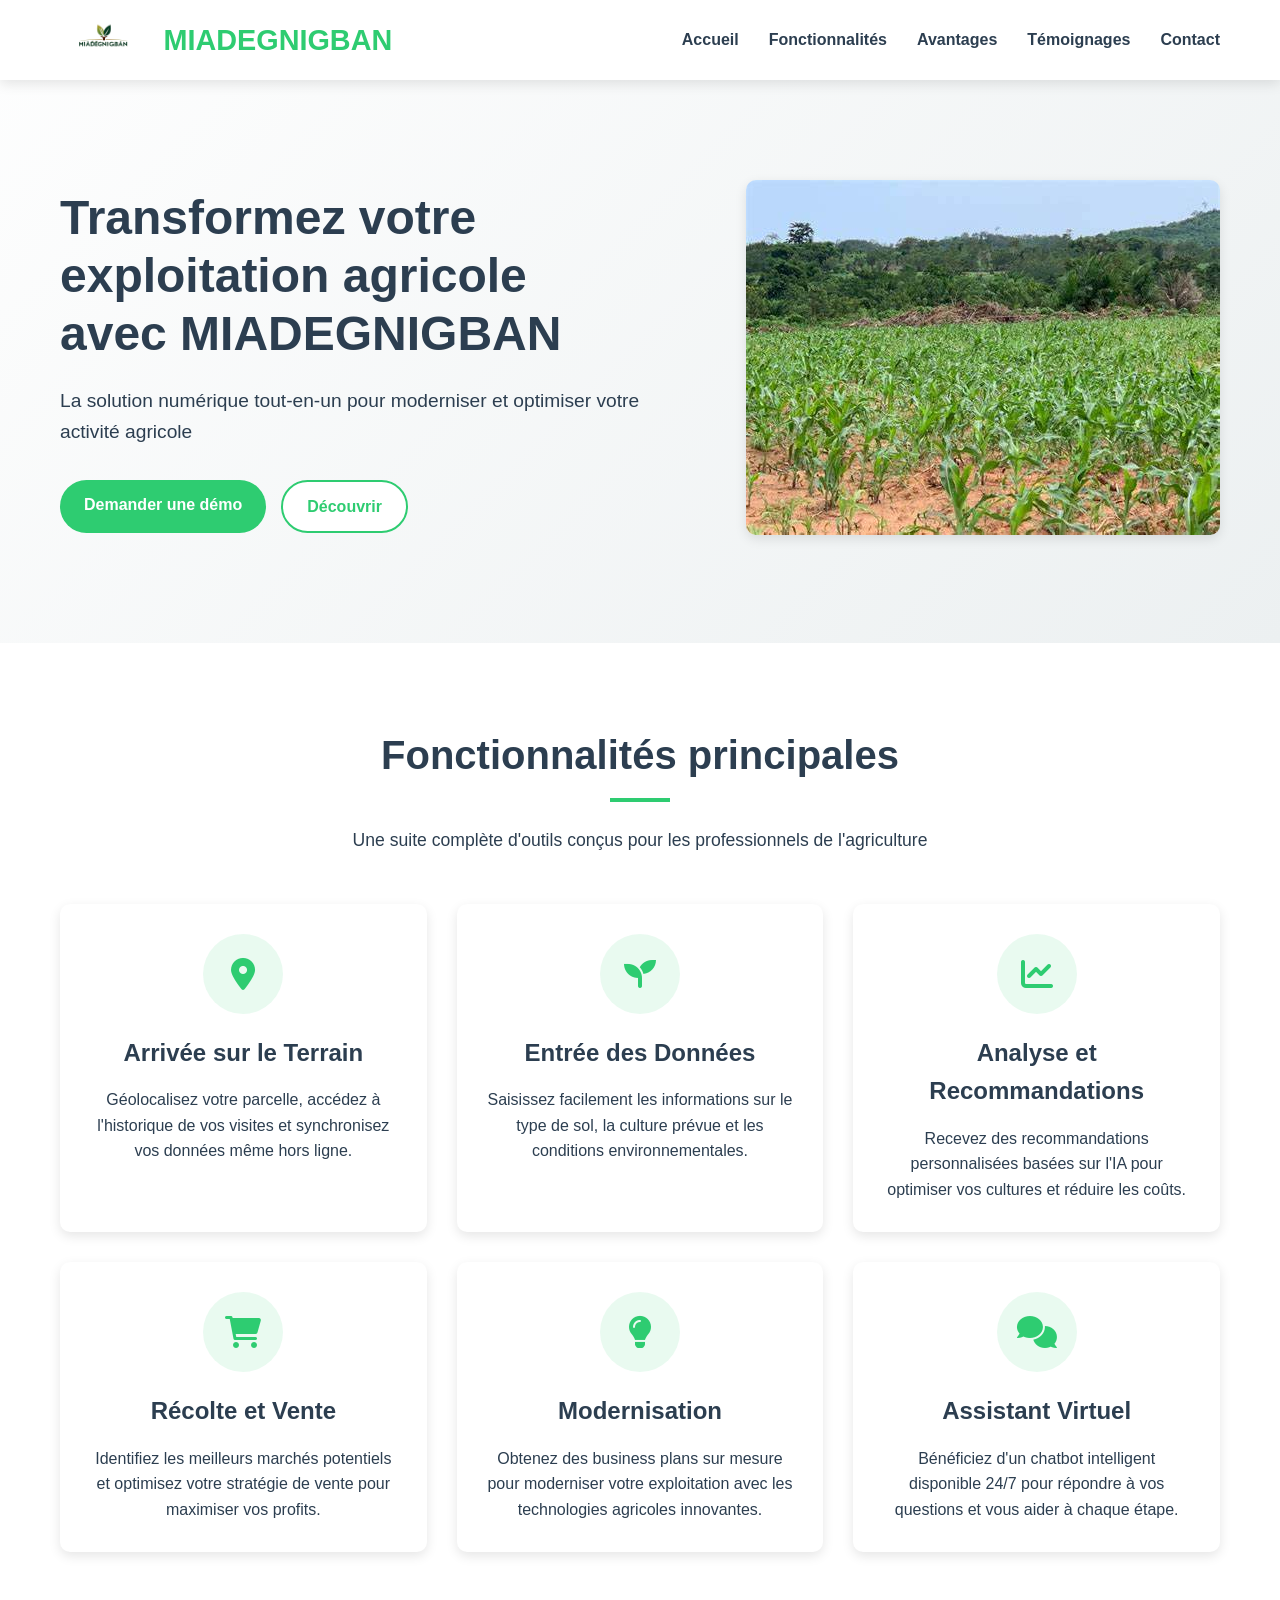
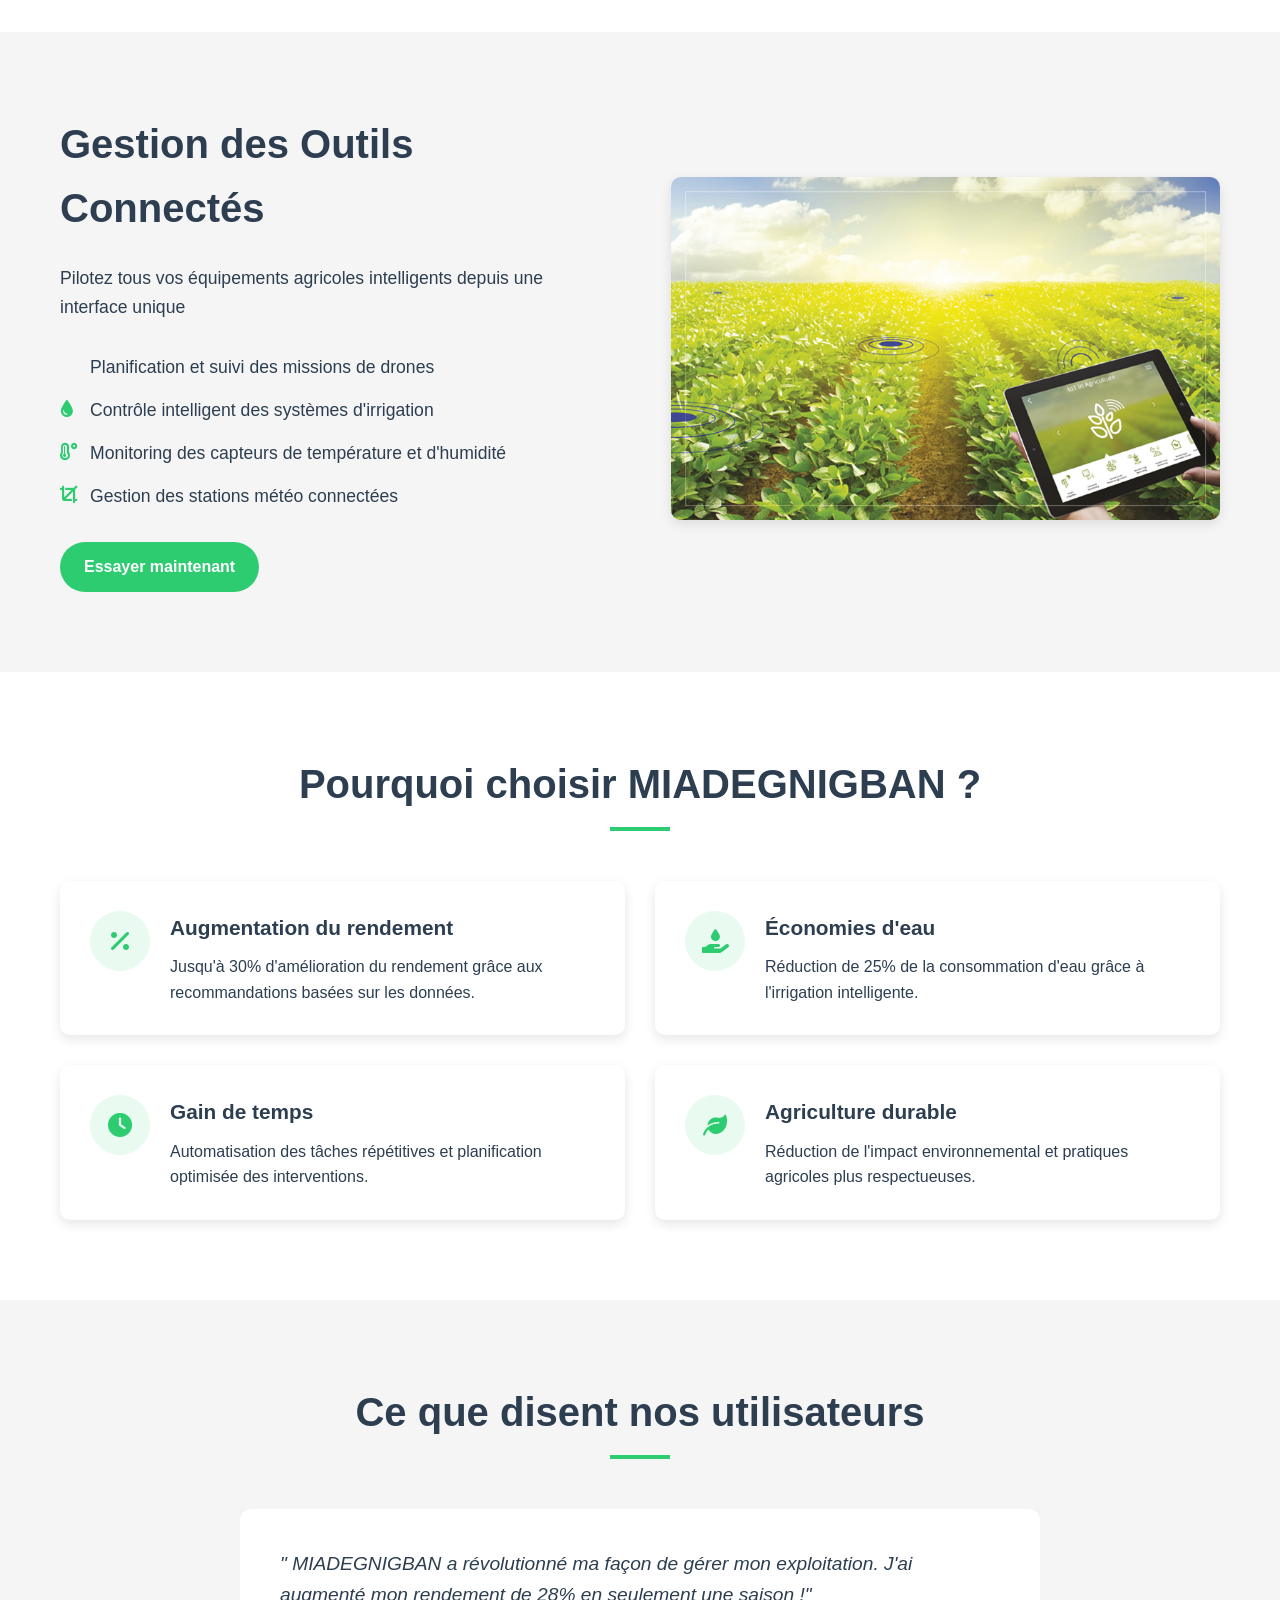
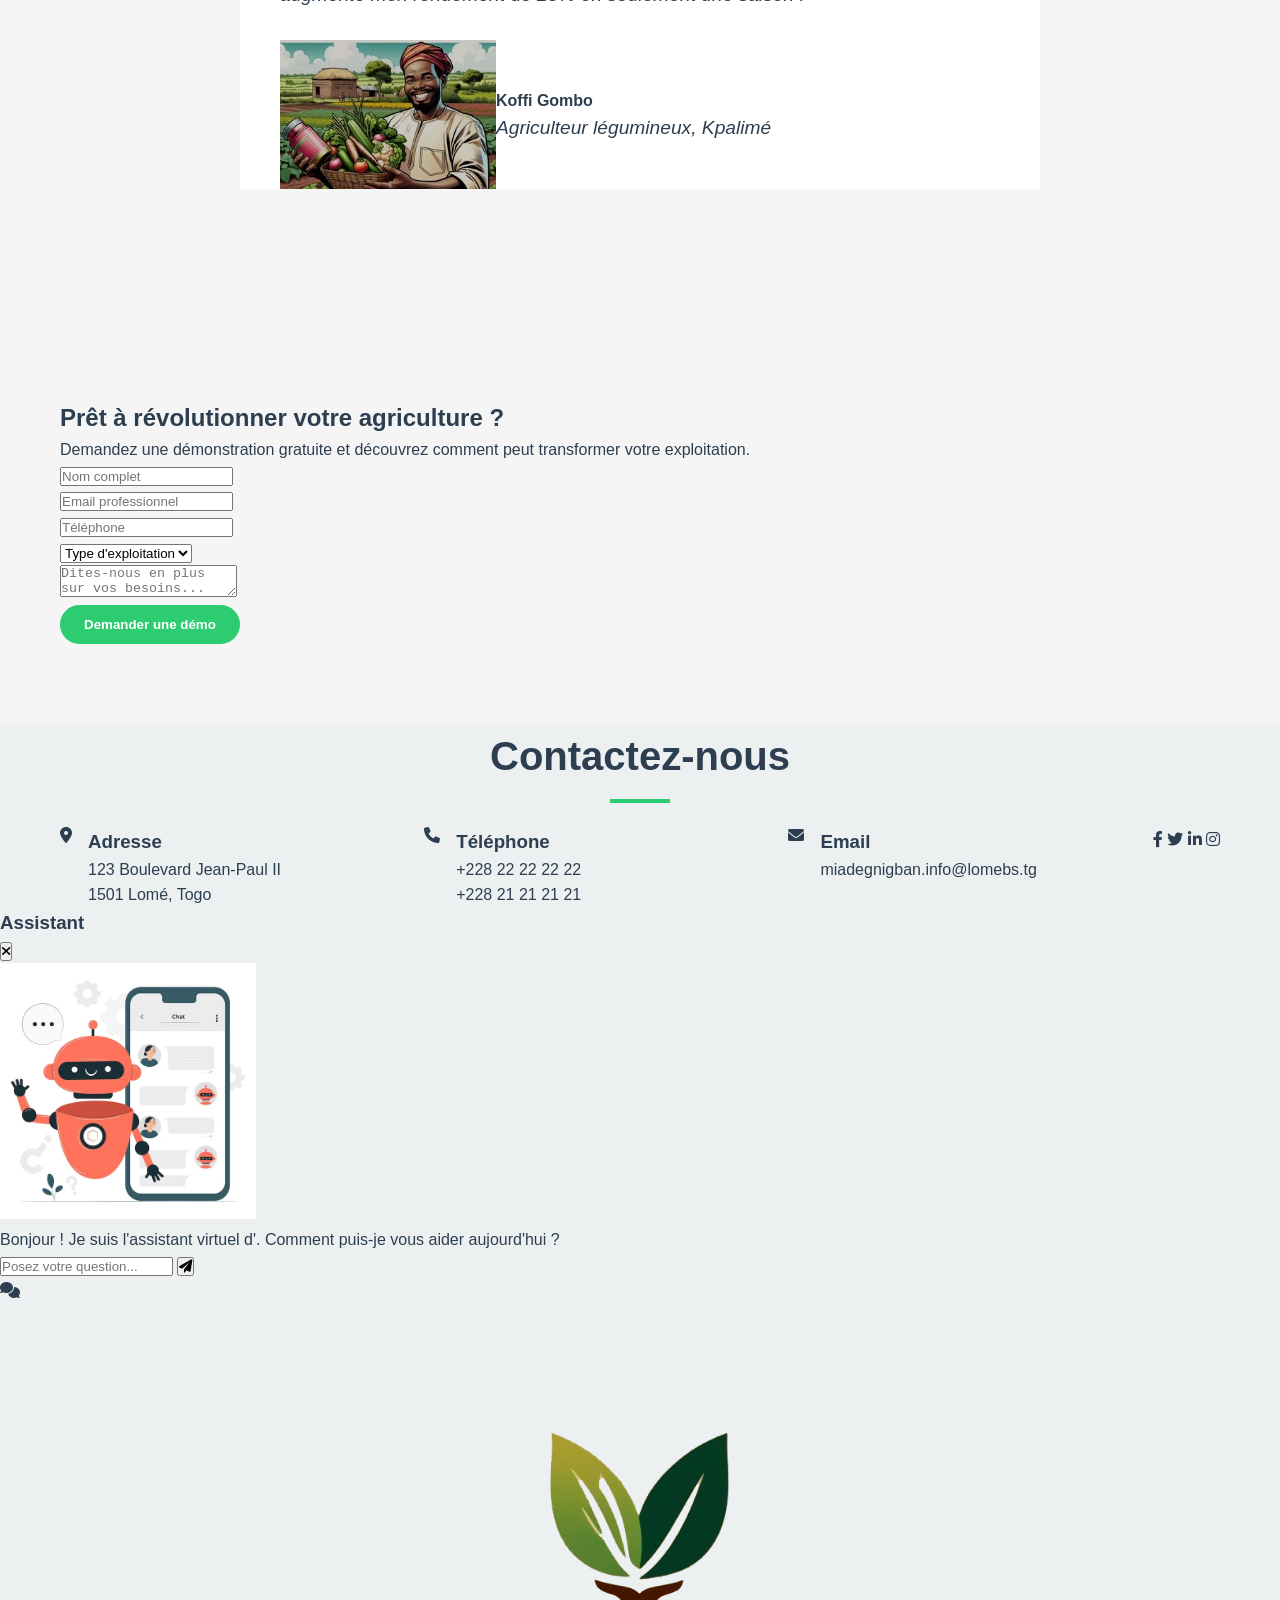
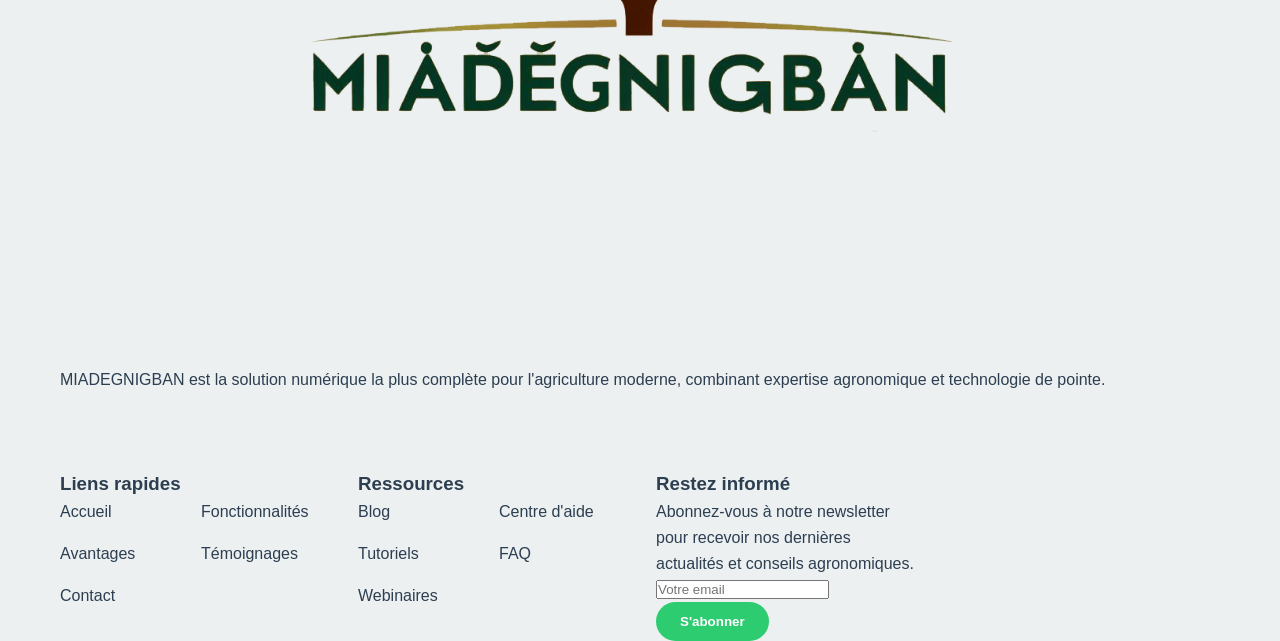
==== index.html @ 86734e6b "Rename miadegnigban.html to index.html" ====
<!DOCTYPE html>
<html lang="fr">
<head>
    <meta charset="UTF-8">
    <meta name="viewport" content="width=device-width, initial-scale=1.0">
    <title> - Solution numérique pour l'agriculture moderne</title>
    <link rel="stylesheet" href="miadegnigban.css">
    <link rel="stylesheet" href="https://cdnjs.cloudflare.com/ajax/libs/font-awesome/6.0.0/css/all.min.css">
</head>
<body>
    <header>
        <div class="container">
            <div class="logo">
                <img src="images/miadégnigban.png" alt="Logo ">
                <h1>MIADEGNIGBAN</h1>
            </div>
            <nav>
                <ul>
                    <li><a href="#accueil">Accueil</a></li>
                    <li><a href="#fonctionnalites">Fonctionnalités</a></li>
                    <li><a href="#avantages">Avantages</a></li>
                    <li><a href="#temoignages">Témoignages</a></li>
                    <li><a href="#contact">Contact</a></li>
                </ul>
            </nav>
            <div class="menu-toggle">
                <i class="fas fa-bars"></i>
            </div>
        </div>
    </header>

    <section id="accueil" class="hero">
        <div class="container">
            <div class="hero-content">
                <h1>Transformez votre exploitation agricole avec MIADEGNIGBAN</h1>
                <p>La solution numérique tout-en-un pour moderniser et optimiser votre activité agricole</p>
                <div class="cta-buttons">
                    <a href="#demo" class="btn btn-primary">Demander une démo</a>
                    <a href="#fonctionnalites" class="btn btn-secondary">Découvrir</a>
                </div>
            </div>
            <div class="hero-image">
                <img src="images/background.jpeg" alt=" Interface" class="animated">
            </div>
        </div>
    </section>

    <section id="fonctionnalites" class="features">
        <div class="container">
            <h2 class="section-title">Fonctionnalités principales</h2>
            <p class="section-subtitle">Une suite complète d'outils conçus pour les professionnels de l'agriculture</p>
            
            <div class="features-grid">
                <div class="feature-card" data-aos="fade-up">
                    <div class="feature-icon">
                        <i class="fas fa-map-marker-alt"></i>
                    </div>
                    <h3>Arrivée sur le Terrain</h3>
                    <p>Géolocalisez votre parcelle, accédez à l'historique de vos visites et synchronisez vos données même hors ligne.</p>
                </div>
                
                <div class="feature-card" data-aos="fade-up" data-aos-delay="100">
                    <div class="feature-icon">
                        <i class="fas fa-seedling"></i>
                    </div>
                    <h3>Entrée des Données</h3>
                    <p>Saisissez facilement les informations sur le type de sol, la culture prévue et les conditions environnementales.</p>
                </div>
                
                <div class="feature-card" data-aos="fade-up" data-aos-delay="200">
                    <div class="feature-icon">
                        <i class="fas fa-chart-line"></i>
                    </div>
                    <h3>Analyse et Recommandations</h3>
                    <p>Recevez des recommandations personnalisées basées sur l'IA pour optimiser vos cultures et réduire les coûts.</p>
                </div>
                
                <div class="feature-card" data-aos="fade-up">
                    <div class="feature-icon">
                        <i class="fas fa-shopping-cart"></i>
                    </div>
                    <h3>Récolte et Vente</h3>
                    <p>Identifiez les meilleurs marchés potentiels et optimisez votre stratégie de vente pour maximiser vos profits.</p>
                </div>
                
                <div class="feature-card" data-aos="fade-up" data-aos-delay="100">
                    <div class="feature-icon">
                        <i class="fas fa-lightbulb"></i>
                    </div>
                    <h3>Modernisation</h3>
                    <p>Obtenez des business plans sur mesure pour moderniser votre exploitation avec les technologies agricoles innovantes.</p>
                </div>
                
                <div class="feature-card" data-aos="fade-up" data-aos-delay="200">
                    <div class="feature-icon">
                        <i class="fas fa-comments"></i>
                    </div>
                    <h3>Assistant Virtuel</h3>
                    <p>Bénéficiez d'un chatbot intelligent disponible 24/7 pour répondre à vos questions et vous aider à chaque étape.</p>
                </div>
            </div>
        </div>
    </section>

    <section class="iot-management">
        <div class="container">
            <div class="iot-content">
                <h2>Gestion des Outils Connectés</h2>
                <p>Pilotez tous vos équipements agricoles intelligents depuis une interface unique</p>
                <ul class="iot-list">
                    <li><i class="fas fa-drone"></i> Planification et suivi des missions de drones</li>
                    <li><i class="fas fa-tint"></i> Contrôle intelligent des systèmes d'irrigation</li>
                    <li><i class="fas fa-temperature-high"></i> Monitoring des capteurs de température et d'humidité</li>
                    <li><i class="fas fa-crop"></i> Gestion des stations météo connectées</li>
                </ul>
                <a href="#demo" class="btn btn-primary">Essayer maintenant</a>
            </div>
            <div class="iot-image">
                <img src="images/outils_connecté.jpeg" alt="Gestion des outils connectés" class="responsive-img">
            </div>
        </div>
    </section>

    <section id="avantages" class="benefits">
        <div class="container">
            <h2 class="section-title">Pourquoi choisir MIADEGNIGBAN ?</h2>
            <div class="benefits-grid">
                <div class="benefit-item">
                    <div class="benefit-icon">
                        <i class="fas fa-percentage"></i>
                    </div>
                    <div class="benefit-content">
                        <h3>Augmentation du rendement</h3>
                        <p>Jusqu'à 30% d'amélioration du rendement grâce aux recommandations basées sur les données.</p>
                    </div>
                </div>
                
                <div class="benefit-item">
                    <div class="benefit-icon">
                        <i class="fas fa-hand-holding-water"></i>
                    </div>
                    <div class="benefit-content">
                        <h3>Économies d'eau</h3>
                        <p>Réduction de 25% de la consommation d'eau grâce à l'irrigation intelligente.</p>
                    </div>
                </div>
                
                <div class="benefit-item">
                    <div class="benefit-icon">
                        <i class="fas fa-clock"></i>
                    </div>
                    <div class="benefit-content">
                        <h3>Gain de temps</h3>
                        <p>Automatisation des tâches répétitives et planification optimisée des interventions.</p>
                    </div>
                </div>
                
                <div class="benefit-item">
                    <div class="benefit-icon">
                        <i class="fas fa-leaf"></i>
                    </div>
                    <div class="benefit-content">
                        <h3>Agriculture durable</h3>
                        <p>Réduction de l'impact environnemental et pratiques agricoles plus respectueuses.</p>
                    </div>
                </div>
            </div>
        </div>
    </section>

    <section id="temoignages" class="testimonials">
        <div class="container">
            <h2 class="section-title">Ce que disent nos utilisateurs</h2>
            <div class="testimonial-slider">
                <div class="testimonial-slide active">
                    <div class="testimonial-content">
                        <p>" MIADEGNIGBAN a révolutionné ma façon de gérer mon exploitation. J'ai augmenté mon rendement de 28% en seulement une saison !"</p>
                        <div class="testimonial-author">
                            <img src="images/profil.jpg" alt="Photo de koffi" class="author-image">
                            <div class="author-info">
                                <h4>Koffi Gombo</h4>
                                <p>Agriculteur légumineux, Kpalimé</p>
                            </div>
                        </div>
                    </div>
                </div>
                <div class="testimonial-slide">
                    <div class="testimonial-content">
                        <p>"Le module de gestion des drones m'a permis d'économiser un temps précieux tout en surveillant mes cultures avec une précision incroyable."</p>
                        <div class="testimonial-author">
                            <img src="/api/placeholder/60/60" alt="Photo de Marie Lambert" class="author-image">
                            <div class="author-info">
                                <h4>Marie Lambert</h4>
                                <p>Vigneronne, Bourgogne</p>
                            </div>
                        </div>
                    </div>
                </div>
                <div class="testimonial-slide">
                    <div class="testimonial-content">
                        <p>"Grâce aux recommandations de MIADEGNIGBAN, j'ai réduit mes coûts d'irrigation de 30% tout en améliorant la qualité de mes produits."</p>
                        <div class="testimonial-author">
                            <img src="/api/placeholder/60/60" alt="Photo de Thomas Martin" class="author-image">
                            <div class="author-info">
                                <h4>Thomas Martin</h4>
                                <p>Maraîcher, Provence</p>
                            </div>
                        </div>
                    </div>
                </div>
            </div>
            
        </div>
    </section>

    <section id="demo" class="formulaire">
        <div class="container">
            <div class="demo-content">
                <h2>Prêt à révolutionner votre agriculture ?</h2>
                <p>Demandez une démonstration gratuite et découvrez comment  peut transformer votre exploitation.</p>
                <form class="demo-form">
                    <div class="form-group">
                        <input type="text" id="name" placeholder="Nom complet" required>
                    </div>
                    <div class="form-group">
                        <input type="email" id="email" placeholder="Email professionnel" required>
                    </div>
                    <div class="form-group">
                        <input type="tel" id="phone" placeholder="Téléphone">
                    </div>
                    <div class="form-group">
                        <select id="farm-type" required>
                            <option value="" disabled selected>Type d'exploitation</option>
                            <option value="cereales">Céréales</option>
                            <option value="maraichage">Maraîchage</option>
                            <option value="viticulture">Viticulture</option>
                            <option value="elevage">Élevage</option>
                            <option value="autre">Autre</option>
                        </select>
                    </div>
                    <div class="form-group">
                        <textarea id="message" placeholder="Dites-nous en plus sur vos besoins..."></textarea>
                    </div>
                    <button type="submit" class="btn btn-primary">Demander une démo</button>
                </form>
            </div>
           
        </div>
    </section>

    <section id="contact" class="contact-section">
        <div class="container">
            <h2 class="section-title">Contactez-nous</h2>
            <div class="contact-grid">
                <div class="contact-info">
                    <div class="contact-item">
                        <i class="fas fa-map-marker-alt"></i>
                        <div>
                            <h3>Adresse</h3>
                            <p>123 Boulevard Jean-Paul II<br>1501 Lomé, Togo</p>
                        </div>
                    </div>
                    <div class="contact-item">
                        <i class="fas fa-phone"></i>
                        <div>
                            <h3>Téléphone</h3>
                            <p>+228 22 22 22 22 </p>
                            <p>+228 21 21 21 21</p>
                        </div>
                    </div>
                    <div class="contact-item">
                        <i class="fas fa-envelope"></i>
                        <div>
                            <h3>Email</h3>
                            <p>miadegnigban.info@lomebs.tg</p>
                        </div>
                    </div>
                    <div class="social-links">
                        <a href="#" aria-label="Facebook"><i class="fab fa-facebook-f"></i></a>
                        <a href="#" aria-label="Twitter"><i class="fab fa-twitter"></i></a>
                        <a href="#" aria-label="LinkedIn"><i class="fab fa-linkedin-in"></i></a>
                        <a href="#" aria-label="Instagram"><i class="fab fa-instagram"></i></a>
                    </div>
                </div>
            </div>
        </div>
    </section>

    <div id="chatbot" class="chatbot-container">
        <div class="chatbot-header">
            <h3>Assistant </h3>
            <button id="close-chat" class="close-btn"><i class="fas fa-times"></i></button>
        </div>
        <div class="chatbot-messages" id="chatbot-messages">
            <div class="message bot">
                <img src="images/bot.jpeg" alt="Bot" class="bot-avatar">
                <div class="message-content">Bonjour ! Je suis l'assistant virtuel d'. Comment puis-je vous aider aujourd'hui ?</div>
            </div>
        </div>
        <div class="chatbot-input">
            <input type="text" id="user-message" placeholder="Posez votre question...">
            <button id="send-message"><i class="fas fa-paper-plane"></i></button>
        </div>
    </div>
    
    <div class="chat-toggle" id="chat-toggle">
        <i class="fas fa-comments"></i>
    </div>

    <footer>
        <div class="container">
            <div class="footer-about">
                <img src="images/miadégnigban.png" alt="Logo " class="footer-logo">
                <p>MIADEGNIGBAN est la solution numérique la plus complète pour l'agriculture moderne, combinant expertise agronomique et technologie de pointe.</p><br><br><br>
            </div>
            <div class="footer-grid">
                <div class="footer-links">
                    <h3>Liens rapides</h3>
                    <ul>
                        <li><a href="#accueil">Accueil</a></li>
                        <li><a href="#fonctionnalites">Fonctionnalités</a></li>
                        <li><a href="#avantages">Avantages</a></li>
                        <li><a href="#temoignages">Témoignages</a></li>
                        <li><a href="#contact">Contact</a></li>
                    </ul>
                </div>
                <div class="footer-links">
                    <h3>Ressources</h3>
                    <ul>
                        <li><a href="#">Blog</a></li>
                        <li><a href="#">Centre d'aide</a></li>
                        <li><a href="#">Tutoriels</a></li>
                        <li><a href="#">FAQ</a></li>
                        <li><a href="#">Webinaires</a></li>
                    </ul>
                </div>
                <div class="footer-newsletter">
                    <h3>Restez informé</h3>
                    <p>Abonnez-vous à notre newsletter pour recevoir nos dernières actualités et conseils agronomiques.</p>
                    <form class="newsletter-form">
                        <input type="email" placeholder="Votre email" required>
                        <button type="submit" class="btn btn-primary">S'abonner</button>
                    </form>
                </div>
            </div>
        </div>
    </footer>
</body>
</html>
---- miadegnigban.css ----
:root {
    --primary-color: #2ecc71;
    --secondary-color: #27ae60;
    --dark-green: #1e8449;
    --accent-color: #f39c12;
    --light-color: #ecf0f1;
    --dark-color: #2c3e50;
    --white: #ffffff;
    --gray-light: #f5f5f5;
    --gray: #bdc3c7;
    --shadow: 0 4px 12px rgba(0, 0, 0, 0.1);
    --transition: all 0.3s ease;
}

* {
    margin: 0;
    padding: 0;
    box-sizing: border-box;
}

html {
    scroll-behavior: smooth;
}

body {
    font-family: 'Segoe UI', Tahoma, Geneva, Verdana, sans-serif;
    color: var(--dark-color);
    line-height: 1.6;
    background-color: var(--light-color);
    overflow-x: hidden;
}

.container {
    width: 100%;
    max-width: 1200px;
    margin: 0 auto;
    padding: 0 20px;
}

a {
    text-decoration: none;
    color: inherit;
    transition: var(--transition);
}

ul {
    list-style: none;
}

img {
    max-width: 100%;
    height: auto;
}

.btn {
    display: inline-block;
    padding: 12px 24px;
    border-radius: 30px;
    font-weight: 600;
    cursor: pointer;
    transition: var(--transition);
    text-align: center;
    border: none;
}

.btn-primary {
    background-color: var(--primary-color);
    color: var(--white);
}

.btn-primary:hover {
    background-color: var(--dark-green);
    transform: translateY(-2px);
    box-shadow: 0 6px 12px rgba(46, 204, 113, 0.2);
}

.btn-secondary {
    background-color: var(--white);
    color: var(--primary-color);
    border: 2px solid var(--primary-color);
}

.btn-secondary:hover {
    background-color: var(--gray-light);
    transform: translateY(-2px);
}

.section-title {
    font-size: 2.5rem;
    margin-bottom: 1.5rem;
    text-align: center;
    color: var(--dark-color);
    position: relative;
    padding-bottom: 15px;
}

.section-title::after {
    content: '';
    position: absolute;
    width: 60px;
    height: 4px;
    background: var(--primary-color);
    left: 50%;
    bottom: 0;
    transform: translateX(-50%);
}

.section-subtitle {
    text-align: center;
    color: var(--dark-color);
    margin-bottom: 3rem;
    font-size: 1.1rem;
    max-width: 700px;
    margin-left: auto;
    margin-right: auto;
}

/* Header */
header {
    background-color: var(--white);
    box-shadow: var(--shadow);
    position: sticky;
    top: 0;
    z-index: 1000;
    padding: 15px 0;
}

header .container {
    display: flex;
    justify-content: space-between;
    align-items: center;
}

.logo {
    display: flex;
    align-items: center;
}

.logo img {
    height: 50px;
    margin-right: 15px;
}

.logo h1 {
    font-size: 1.8rem;
    color: var(--primary-color);
    font-weight: 700;
}

nav ul {
    display: flex;
}

nav ul li {
    margin-left: 30px;
}

nav ul li a {
    font-weight: 600;
    color: var(--dark-color);
    padding: 8px 0;
    position: relative;
}

nav ul li a::after {
    content: '';
    position: absolute;
    width: 0;
    height: 3px;
    background: var(--primary-color);
    left: 0;
    bottom: 0;
    transition: var(--transition);
}

nav ul li a:hover::after,
nav ul li a.active::after {
    width: 100%;
}

.menu-toggle {
    display: none;
    font-size: 1.5rem;
    color: var(--primary-color);
    cursor: pointer;
}

/* Section Hero */
.hero {
    padding: 100px 0;
    background: linear-gradient(135deg, rgba(255, 255, 255, 0.9) 0%, rgba(236, 240, 241, 0.9) 100%),
                url('/api/placeholder/1600/800') center/cover no-repeat;
    position: relative;
    overflow: hidden;
}

.hero .container {
    display: flex;
    align-items: center;
    justify-content: space-between;
}

.hero-content {
    flex: 1;
    max-width: 600px;
}

.hero-content h1 {
    font-size: 3rem;
    font-weight: 700;
    margin-bottom: 1.5rem;
    color: var(--dark-color);
    line-height: 1.2;
}

.hero-content p {
    font-size: 1.2rem;
    margin-bottom: 2rem;
    color: var(--dark-color);
}

.cta-buttons {
    display: flex;
    gap: 15px;
}

.hero-image {
    flex: 1;
    text-align: right;
    position: relative;
}

.hero-image img {
    max-width: 90%;
    border-radius: 10px;
    box-shadow: var(--shadow);
}

.hero-image .animated {
    animation: float 5s ease-in-out infinite;
}

@keyframes float {
    0% {
        transform: translateY(0px);
    }
    50% {
        transform: translateY(-15px);
    }
    100% {
        transform: translateY(0px);
    }
}

/* Features Section */
.features {
    padding: 80px 0;
    background-color: var(--white);
}

.features-grid {
    display: grid;
    grid-template-columns: repeat(3, 1fr);
    gap: 30px;
    margin-top: 50px;
}

.feature-card {
    background-color: var(--white);
    border-radius: 10px;
    padding: 30px;
    box-shadow: var(--shadow);
    transition: var(--transition);
    display: flex;
    flex-direction: column;
    align-items: center;
    text-align: center;
}

.feature-card:hover {
    transform: translateY(-10px);
    box-shadow: 0 15px 30px rgba(0, 0, 0, 0.1);
}

.feature-icon {
    width: 80px;
    height: 80px;
    background-color: rgba(46, 204, 113, 0.1);
    border-radius: 50%;
    display: flex;
    align-items: center;
    justify-content: center;
    margin-bottom: 20px;
}

.feature-icon i {
    font-size: 2rem;
    color: var(--primary-color);
}

.feature-card h3 {
    font-size: 1.5rem;
    margin-bottom: 15px;
    color: var(--dark-color);
}

.feature-card p {
    color: var(--dark-color);
}

/* IoT Management Section */
.iot-management {
    padding: 80px 0;
    background-color: var(--gray-light);
}

.iot-management .container {
    display: flex;
    align-items: center;
    justify-content: space-between;
}

.iot-content {
    flex: 1;
    max-width: 550px;
}

.iot-content h2 {
    font-size: 2.5rem;
    margin-bottom: 1.5rem;
    color: var(--dark-color);
}

.iot-content p {
    font-size: 1.1rem;
    margin-bottom: 2rem;
    color: var(--dark-color);
}

.iot-list {
    margin-bottom: 2rem;
}

.iot-list li {
    margin-bottom: 15px;
    padding-left: 30px;
    position: relative;
    font-size: 1.1rem;
}

.iot-list li i {
    position: absolute;
    left: 0;
    top: 4px;
    color: var(--primary-color);
}

.iot-image {
    flex: 1;
    text-align: right;
}

.iot-image img {
    border-radius: 10px;
    box-shadow: var(--shadow);
    max-width: 90%;
}

.responsive-img {
    max-width: 100%;
    height: auto;
}

/* Benefits Section */
.benefits {
    padding: 80px 0;
    background-color: var(--white);
}

.benefits-grid {
    display: grid;
    grid-template-columns: repeat(2, 1fr);
    gap: 30px;
    margin-top: 50px;
}

.benefit-item {
    display: flex;
    align-items: flex-start;
    background-color: var(--white);
    border-radius: 10px;
    padding: 30px;
    box-shadow: var(--shadow);
    transition: var(--transition);
}

.benefit-item:hover {
    transform: translateY(-5px);
    box-shadow: 0 10px 25px rgba(0, 0, 0, 0.1);
}

.benefit-icon {
    width: 60px;
    height: 60px;
    background-color: rgba(46, 204, 113, 0.1);
    border-radius: 50%;
    display: flex;
    align-items: center;
    justify-content: center;
    margin-right: 20px;
    flex-shrink: 0;
}

.benefit-icon i {
    font-size: 1.5rem;
    color: var(--primary-color);
}

.benefit-content h3 {
    font-size: 1.3rem;
    margin-bottom: 10px;
    color: var(--dark-color);
}

.benefit-content p {
    color: var(--dark-color);
}

/* Testimonials Section */
.testimonials {
    padding: 80px 0;
    background-color: var(--gray-light);
}

.formulaire{
    padding: 80px 0;
    background-color: var(--gray-light);
    background-image: url(img_background.jpg);
    background-repeat: no-repeat;
    background-size: cover;
}

.testimonial-slider {
    position: relative;
    margin: 50px auto;
    max-width: 800px;
    height: 280px;
    overflow: hidden;
}

.testimonial-slide {
    position: absolute;
    width: 100%;
    height: 100%;
    opacity: 0;
    transition: opacity 0.5s ease;
}

.testimonial-slide.active {
    opacity: 1;
}

.testimonial-content {
    background-color: var(--white);
    border-radius: 10px;
    padding: 40px;
    box-shadow: var(--shadow);
    position: relative;
}

.testimonial-content p {
    font-size: 1.2rem;
    font-style: italic;
    margin-bottom: 30px;
    color: var(--dark-color);
}

.testimonial-author {
    display: flex;
    align-items: center;
}

.author-image {
    width: 30%;
}
.footer-grid {
    display: grid;
    grid-template-columns: repeat(4, 1fr);
    gap: 2rem;
}

.footer-links ul {
    display: flex;
    flex-wrap: wrap;
    gap: 1rem;
}

.footer-links ul li {
    flex: 1;
    min-width: 120px;
}
.chatbot-messages .bot img.bot-avatar {
    width: 20%;
    height: auto;
}

.contact-map img {
    width: 40%;
    height: auto;
    margin: 0 auto;
    display: block;
}

.contact-grid {
    display: flex;
    justify-content: space-between;
    align-items: flex-start;
    gap: 2rem;
    flex-wrap: wrap;
}

.contact-info {
    display: flex;
    flex-wrap: wrap;
    gap: 2rem;
    flex: 1;
}

.contact-item {
    flex: 1;
    min-width: 200px;
    display: flex;
    align-items: flex-start;
    gap: 1rem;
}
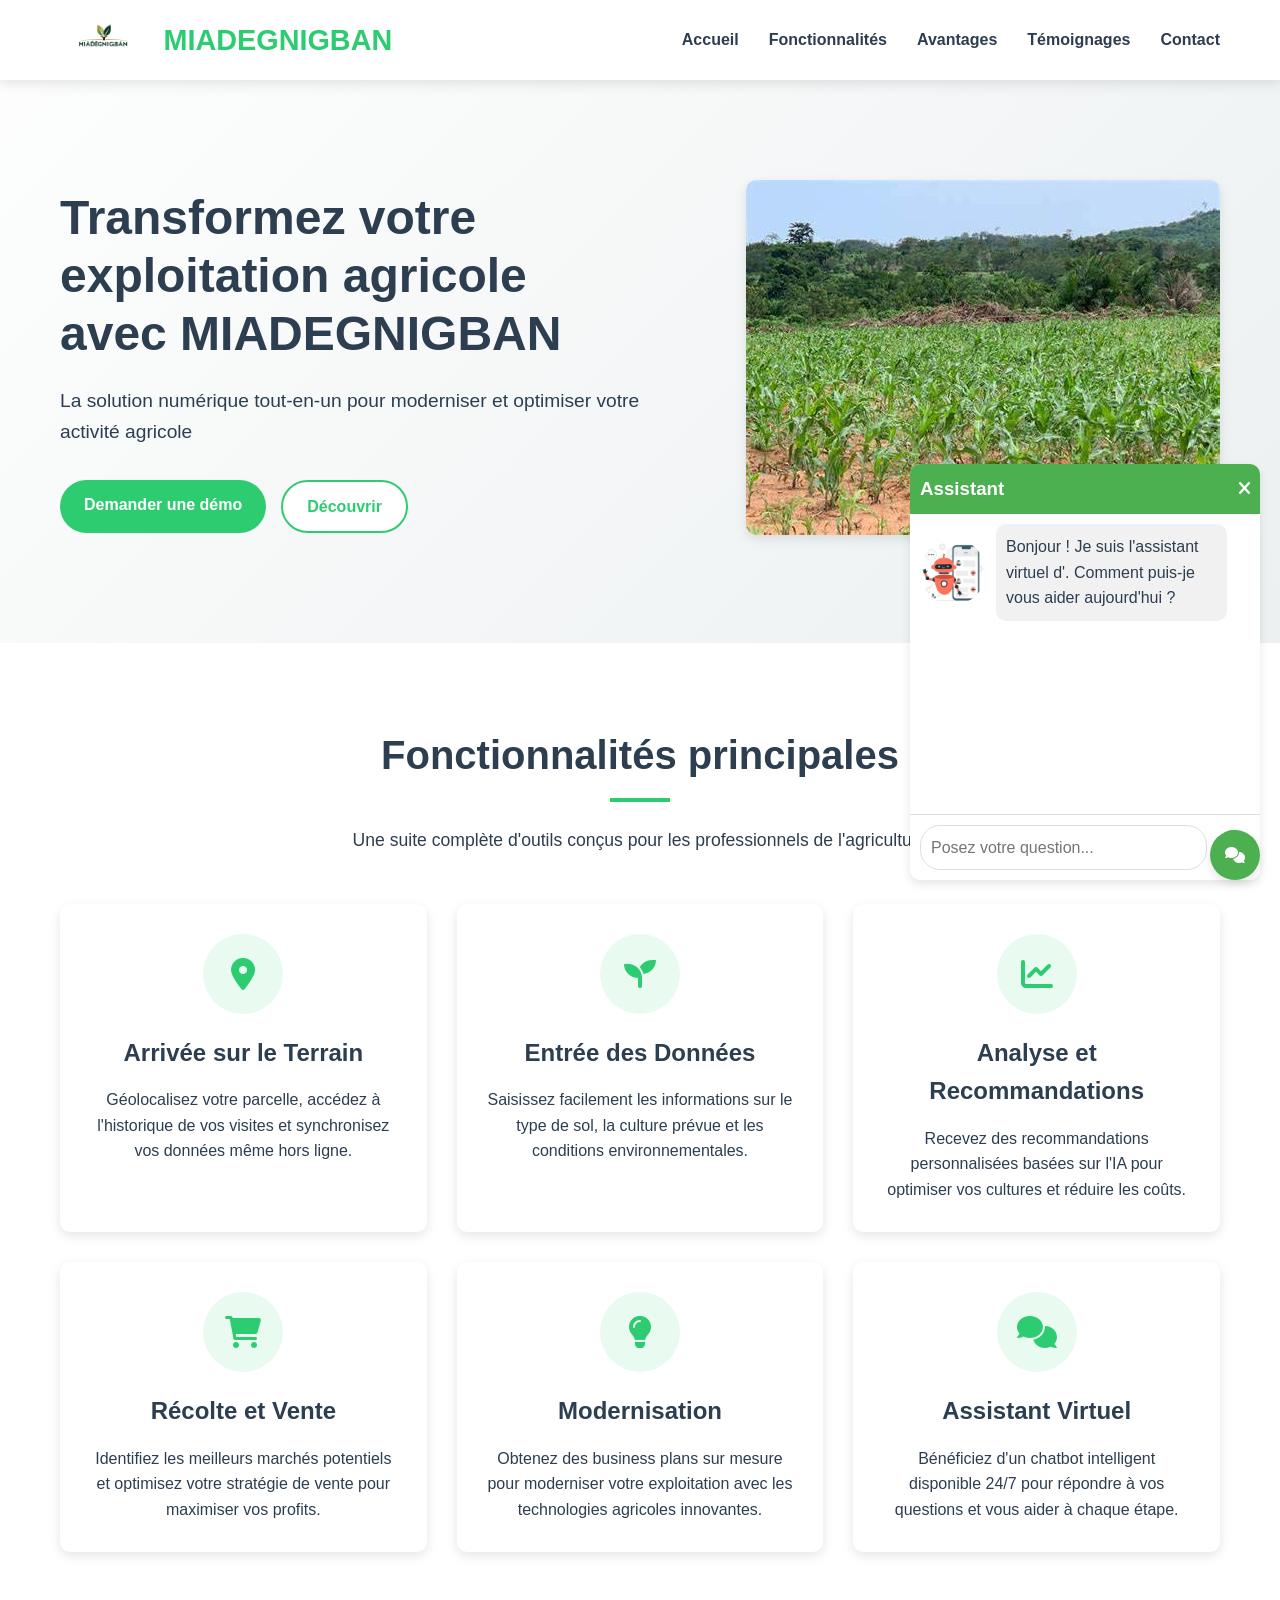
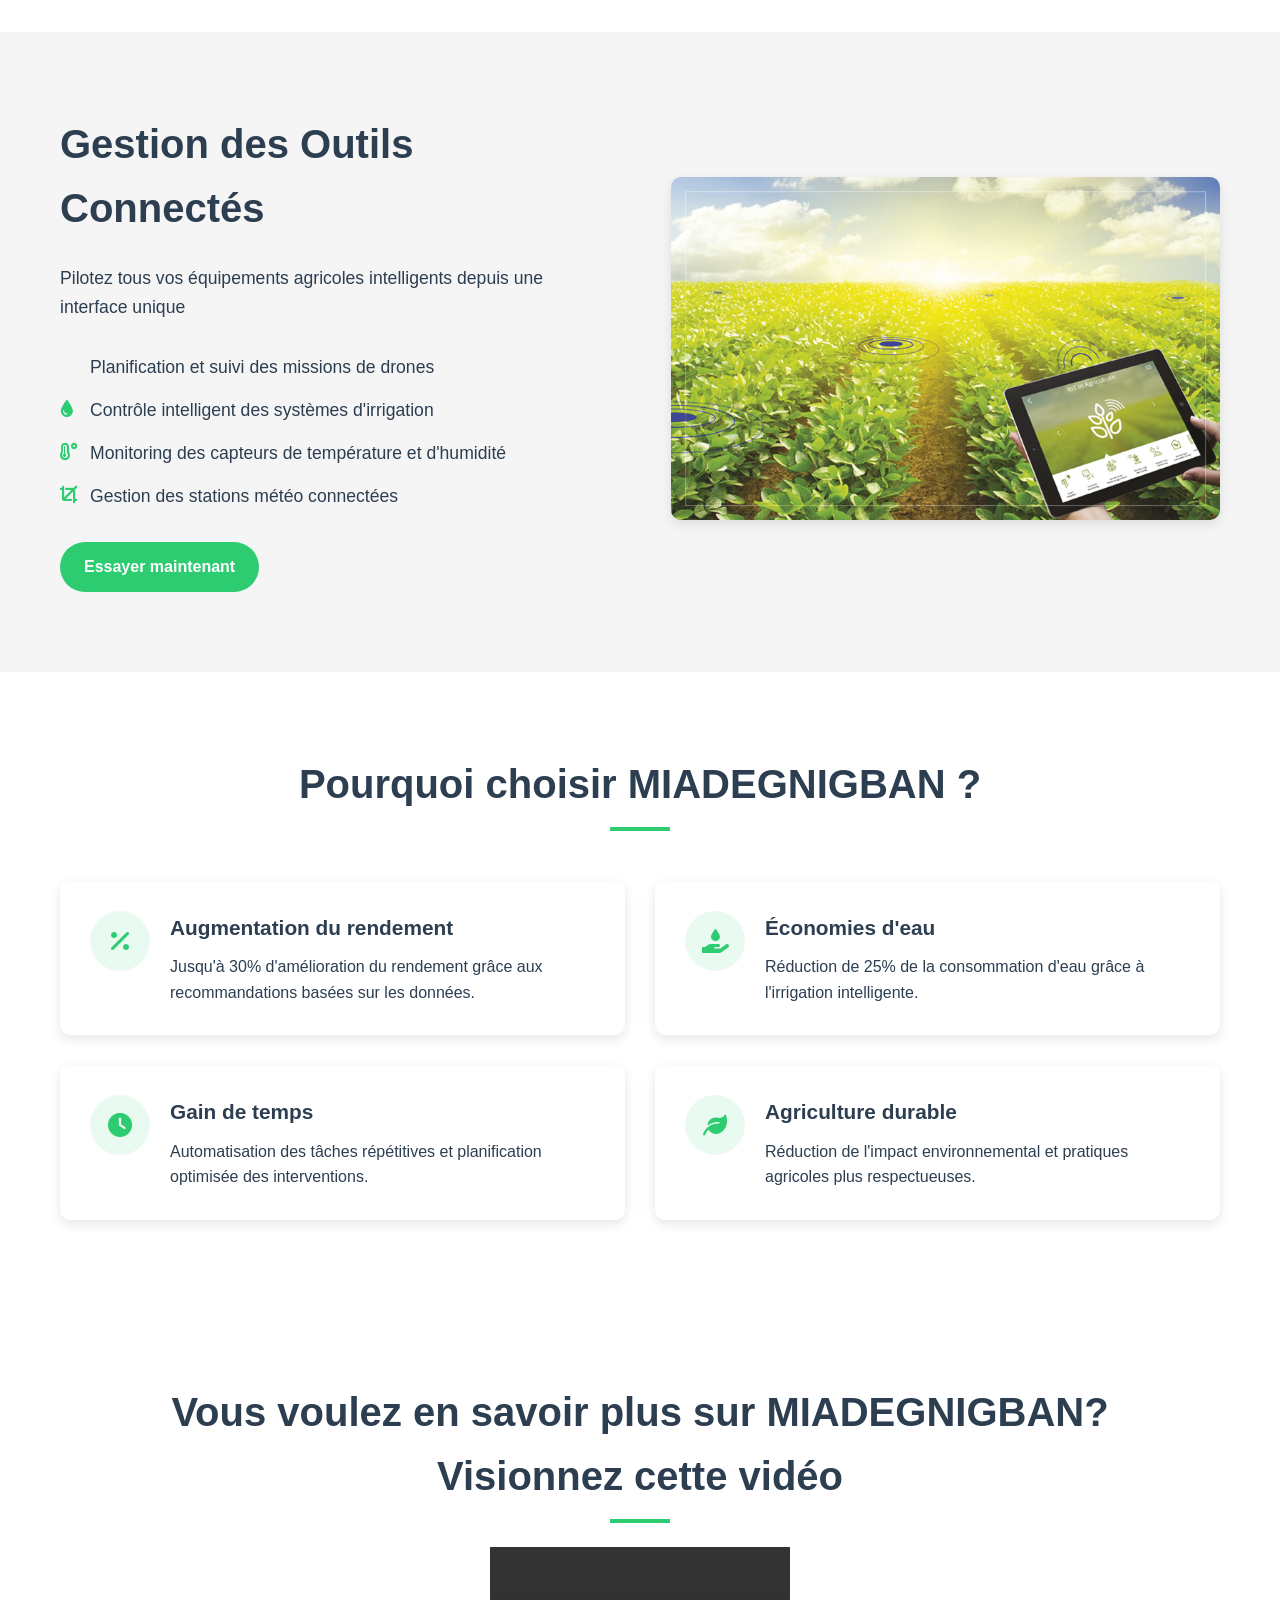
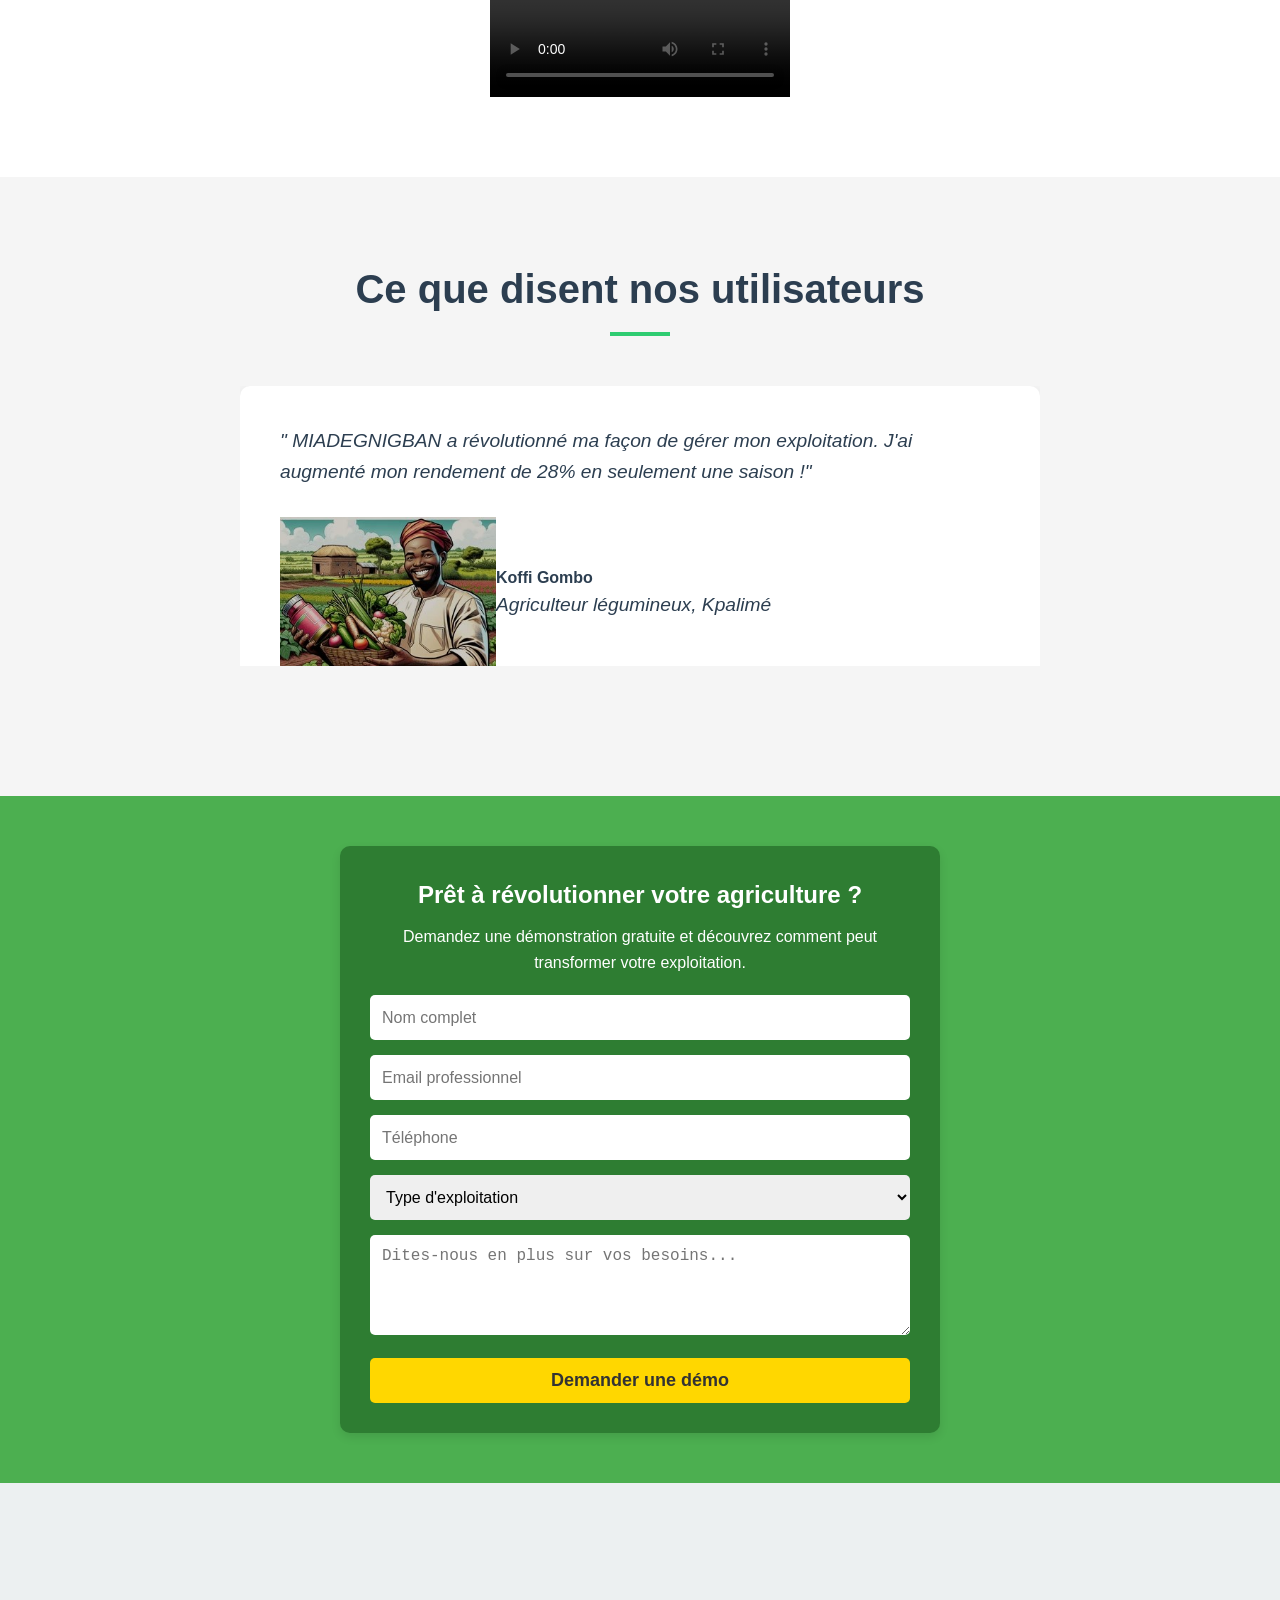
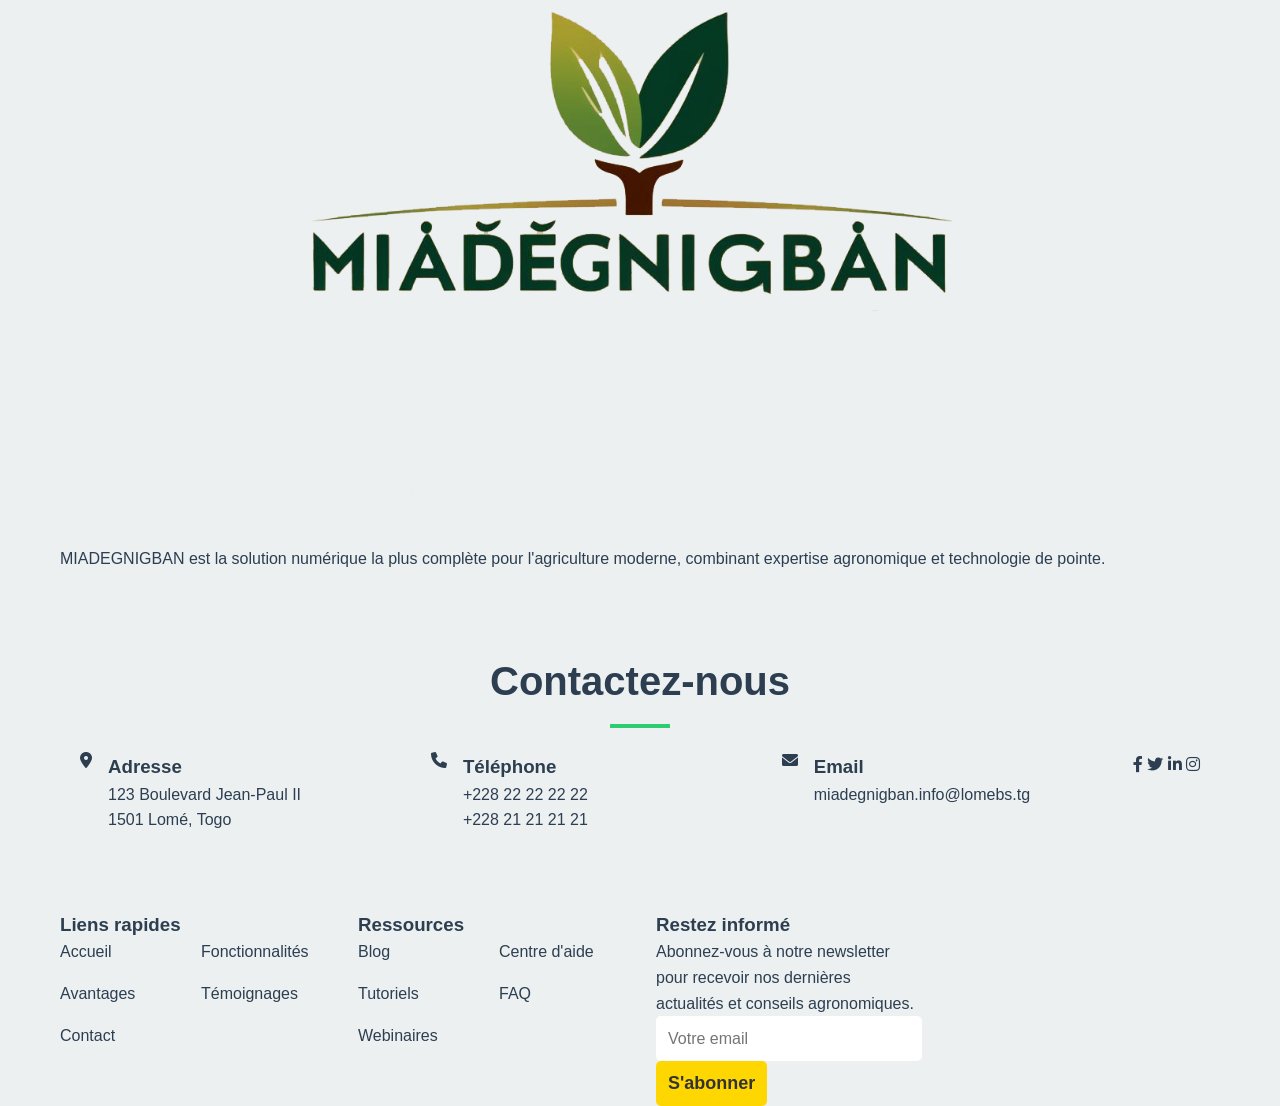
==== commit 30a58e32: "Update index.html" ====
--- a/index.html
+++ b/index.html
@@ -6,6 +6,200 @@
     <title> - Solution numérique pour l'agriculture moderne</title>
     <link rel="stylesheet" href="miadegnigban.css">
     <link rel="stylesheet" href="https://cdnjs.cloudflare.com/ajax/libs/font-awesome/6.0.0/css/all.min.css">
+    <style>
+
+
+/* Style général du chatbot */
+.chatbot-container {
+    position: fixed;
+    bottom: 20px;
+    right: 20px;
+    width: 350px;
+    background: #ffffff;
+    border-radius: 10px;
+    box-shadow: 0 4px 10px rgba(0, 0, 0, 0.1);
+    overflow: hidden;
+    display: flex;
+    flex-direction: column;
+}
+
+.chatbot-header {
+    background: #4CAF50;
+    color: white;
+    padding: 10px;
+    display: flex;
+    justify-content: space-between;
+    align-items: center;
+    font-size: 16px;
+}
+
+.close-btn {
+    background: none;
+    border: none;
+    color: white;
+    font-size: 18px;
+    cursor: pointer;
+}
+
+.chatbot-messages {
+    padding: 10px;
+    height: 300px;
+    overflow-y: auto;
+    display: flex;
+    flex-direction: column;
+}
+
+.message {
+    display: flex;
+    align-items: center;
+    margin-bottom: 10px;
+}
+
+.bot-avatar {
+    width: 40px;
+    height: 40px;
+    border-radius: 50%;
+    margin-right: 10px;
+}
+
+.message-content {
+    background: #f1f1f1;
+    padding: 10px;
+    border-radius: 10px;
+    max-width: 70%;
+}
+
+/* Input et bouton */
+.chatbot-input {
+    display: flex;
+    align-items: center;
+    padding: 10px;
+    border-top: 1px solid #ddd;
+    background: #fff;
+}
+
+.chatbot-input input {
+    flex: 1;
+    padding: 10px;
+    border: 1px solid #ddd;
+    border-radius: 20px;
+    outline: none;
+}
+
+.chatbot-input button {
+    background: #4CAF50;
+    border: none;
+    color: white;
+    padding: 10px;
+    border-radius: 50%;
+    cursor: pointer;
+    margin-left: 10px;
+}
+
+/* Bouton de toggle */
+.chat-toggle {
+    position: fixed;
+    bottom: 20px;
+    right: 20px;
+    background: #4CAF50;
+    color: white;
+    width: 50px;
+    height: 50px;
+    border-radius: 50%;
+    display: flex;
+    justify-content: center;
+    align-items: center;
+    cursor: pointer;
+    box-shadow: 0 4px 10px rgba(0, 0, 0, 0.1);
+}
+
+/* Section formulaire */
+#demo {
+    background: #4CAF50;
+    color: #fff;
+    padding: 50px 20px;
+    text-align: center;
+}
+
+#demo .container {
+    max-width: 600px;
+    margin: auto;
+    background: #2E7D32;
+    padding: 30px;
+    border-radius: 10px;
+    box-shadow: 0 4px 10px rgba(0, 0, 0, 0.1);
+}
+
+.demo-content h2 {
+    font-size: 24px;
+    margin-bottom: 10px;
+}
+
+.demo-content p {
+    font-size: 16px;
+    margin-bottom: 20px;
+}
+
+/* Style du formulaire */
+.demo-form {
+    display: flex;
+    flex-direction: column;
+    gap: 15px;
+}
+
+.form-group {
+    width: 100%;
+}
+
+input, select, textarea {
+    width: 100%;
+    padding: 12px;
+    border: none;
+    border-radius: 5px;
+    font-size: 16px;
+}
+
+input, select {
+    height: 45px;
+}
+
+textarea {
+    min-height: 100px;
+    resize: vertical;
+}
+
+button.btn-primary {
+    background: #FFD700;
+    color: #333;
+    padding: 12px;
+    font-size: 18px;
+    font-weight: bold;
+    border: none;
+    border-radius: 5px;
+    cursor: pointer;
+    transition: background 0.3s;
+}
+
+button.btn-primary:hover {
+    background: #FFC107;
+}
+
+/* Responsive */
+@media (max-width: 768px) {
+    #demo .container {
+        padding: 20px;
+    }
+
+    .demo-content h2 {
+        font-size: 20px;
+    }
+
+    .demo-content p {
+        font-size: 14px;
+    }
+}
+
+    </style>
 </head>
 <body>
     <header>
@@ -163,8 +357,16 @@
                         <h3>Agriculture durable</h3>
                         <p>Réduction de l'impact environnemental et pratiques agricoles plus respectueuses.</p>
                     </div>
-                </div>
-            </div>
+                    
+                </div>
+            </div>
+        </div>
+    </section>
+    <section id="avantages" class="benefits">
+        <div class="container">
+            <h2 class="section-title">Vous voulez en savoir plus sur MIADEGNIGBAN? <br> Visionnez cette vidéo</h2>
+          <video src="images/demo.mp4" controls style="display: block; margin: auto;"></video>
+               
         </div>
     </section>
 
@@ -248,44 +450,6 @@
         </div>
     </section>
 
-    <section id="contact" class="contact-section">
-        <div class="container">
-            <h2 class="section-title">Contactez-nous</h2>
-            <div class="contact-grid">
-                <div class="contact-info">
-                    <div class="contact-item">
-                        <i class="fas fa-map-marker-alt"></i>
-                        <div>
-                            <h3>Adresse</h3>
-                            <p>123 Boulevard Jean-Paul II<br>1501 Lomé, Togo</p>
-                        </div>
-                    </div>
-                    <div class="contact-item">
-                        <i class="fas fa-phone"></i>
-                        <div>
-                            <h3>Téléphone</h3>
-                            <p>+228 22 22 22 22 </p>
-                            <p>+228 21 21 21 21</p>
-                        </div>
-                    </div>
-                    <div class="contact-item">
-                        <i class="fas fa-envelope"></i>
-                        <div>
-                            <h3>Email</h3>
-                            <p>miadegnigban.info@lomebs.tg</p>
-                        </div>
-                    </div>
-                    <div class="social-links">
-                        <a href="#" aria-label="Facebook"><i class="fab fa-facebook-f"></i></a>
-                        <a href="#" aria-label="Twitter"><i class="fab fa-twitter"></i></a>
-                        <a href="#" aria-label="LinkedIn"><i class="fab fa-linkedin-in"></i></a>
-                        <a href="#" aria-label="Instagram"><i class="fab fa-instagram"></i></a>
-                    </div>
-                </div>
-            </div>
-        </div>
-    </section>
-
     <div id="chatbot" class="chatbot-container">
         <div class="chatbot-header">
             <h3>Assistant </h3>
@@ -306,6 +470,7 @@
     <div class="chat-toggle" id="chat-toggle">
         <i class="fas fa-comments"></i>
     </div>
+   
 
     <footer>
         <div class="container">
@@ -313,6 +478,45 @@
                 <img src="images/miadégnigban.png" alt="Logo " class="footer-logo">
                 <p>MIADEGNIGBAN est la solution numérique la plus complète pour l'agriculture moderne, combinant expertise agronomique et technologie de pointe.</p><br><br><br>
             </div>
+
+            <section id="contact" class="contact-section">
+                <div class="container">
+                    <h2 class="section-title">Contactez-nous</h2>
+                    <div class="contact-grid">
+                        <div class="contact-info">
+                            <div class="contact-item">
+                                <i class="fas fa-map-marker-alt"></i>
+                                <div>
+                                    <h3>Adresse</h3>
+                                    <p>123 Boulevard Jean-Paul II<br>1501 Lomé, Togo</p>
+                                </div>
+                            </div>
+                            <div class="contact-item">
+                                <i class="fas fa-phone"></i>
+                                <div>
+                                    <h3>Téléphone</h3>
+                                    <p>+228 22 22 22 22 </p>
+                                    <p>+228 21 21 21 21</p>
+                                </div>
+                            </div>
+                            <div class="contact-item">
+                                <i class="fas fa-envelope"></i>
+                                <div>
+                                    <h3>Email</h3>
+                                    <p>miadegnigban.info@lomebs.tg</p>
+                                </div>
+                            </div>
+                            <div class="social-links">
+                                <a href="#" aria-label="Facebook"><i class="fab fa-facebook-f"></i></a>
+                                <a href="#" aria-label="Twitter"><i class="fab fa-twitter"></i></a>
+                                <a href="#" aria-label="LinkedIn"><i class="fab fa-linkedin-in"></i></a>
+                                <a href="#" aria-label="Instagram"><i class="fab fa-instagram"></i></a>
+                            </div>
+                        </div>
+                    </div>
+                </div>
+            </section>
+            <br><br><br>
             <div class="footer-grid">
                 <div class="footer-links">
                     <h3>Liens rapides</h3>
